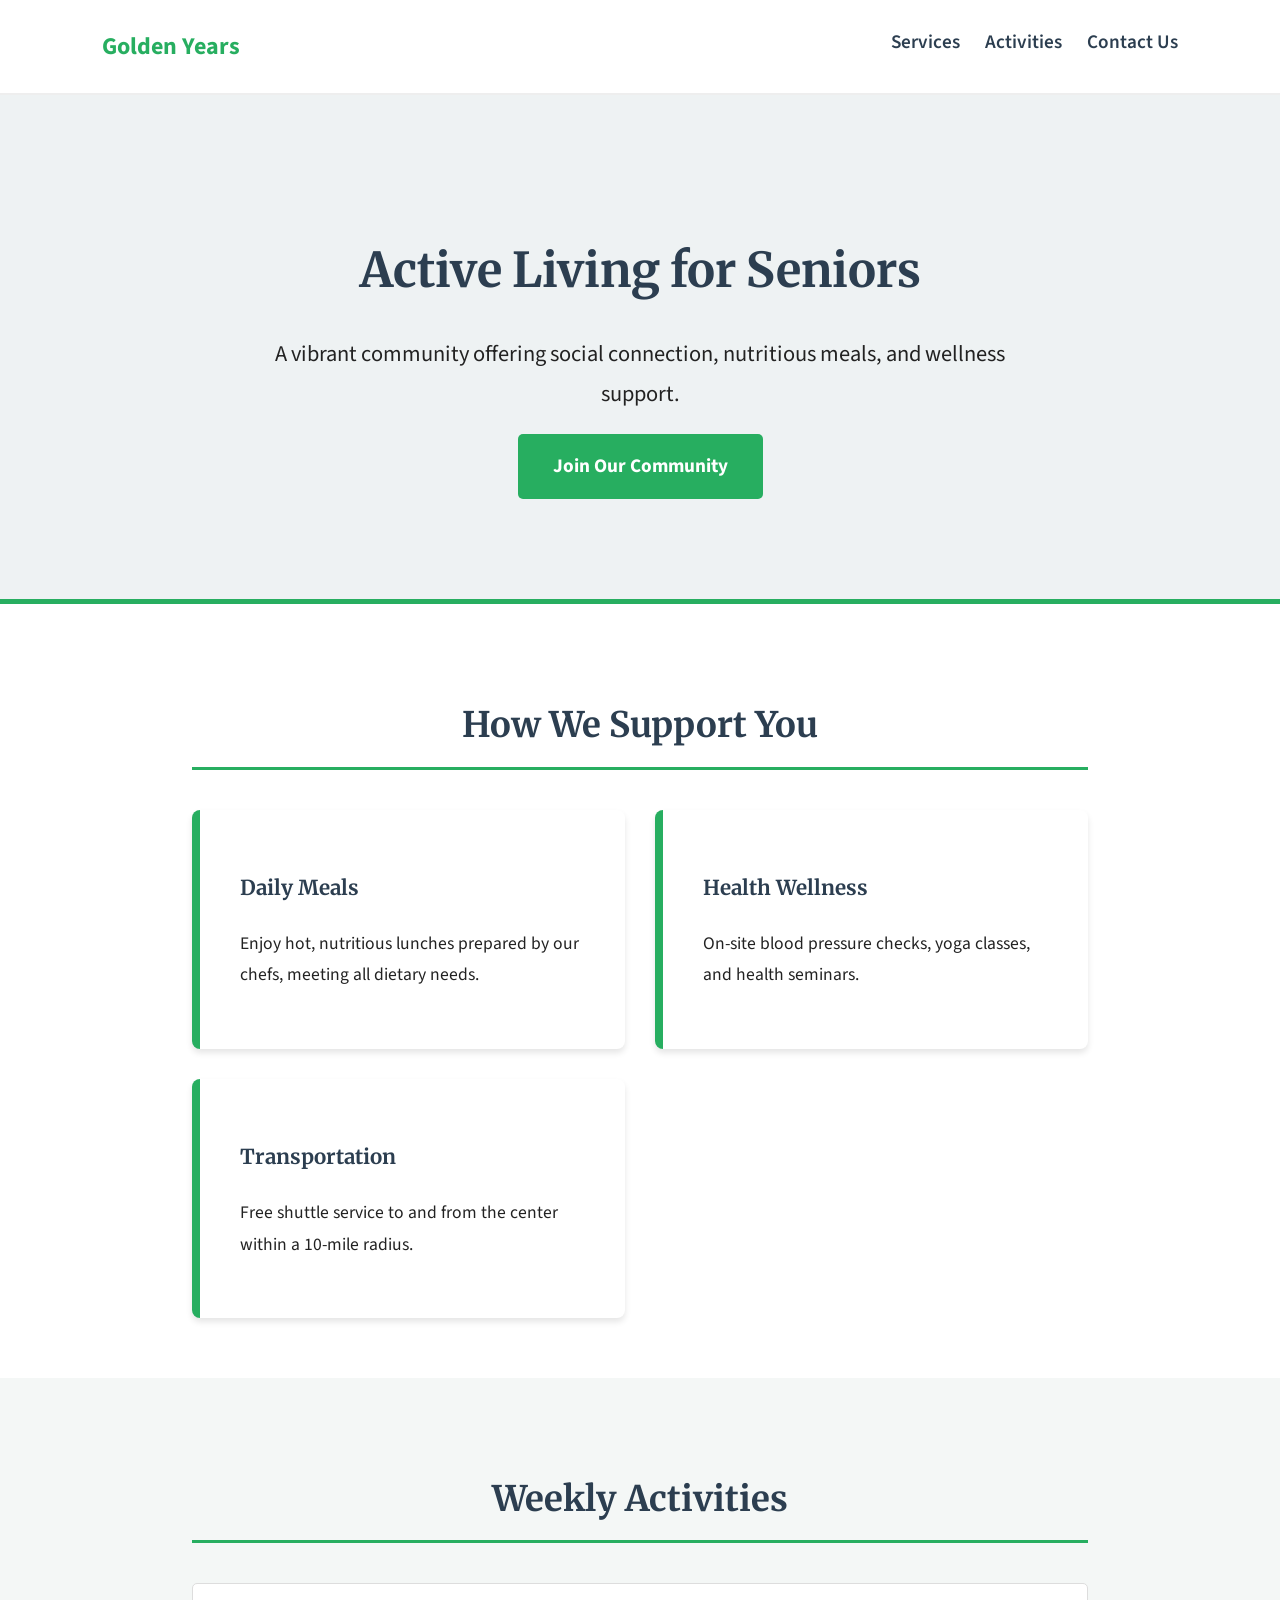
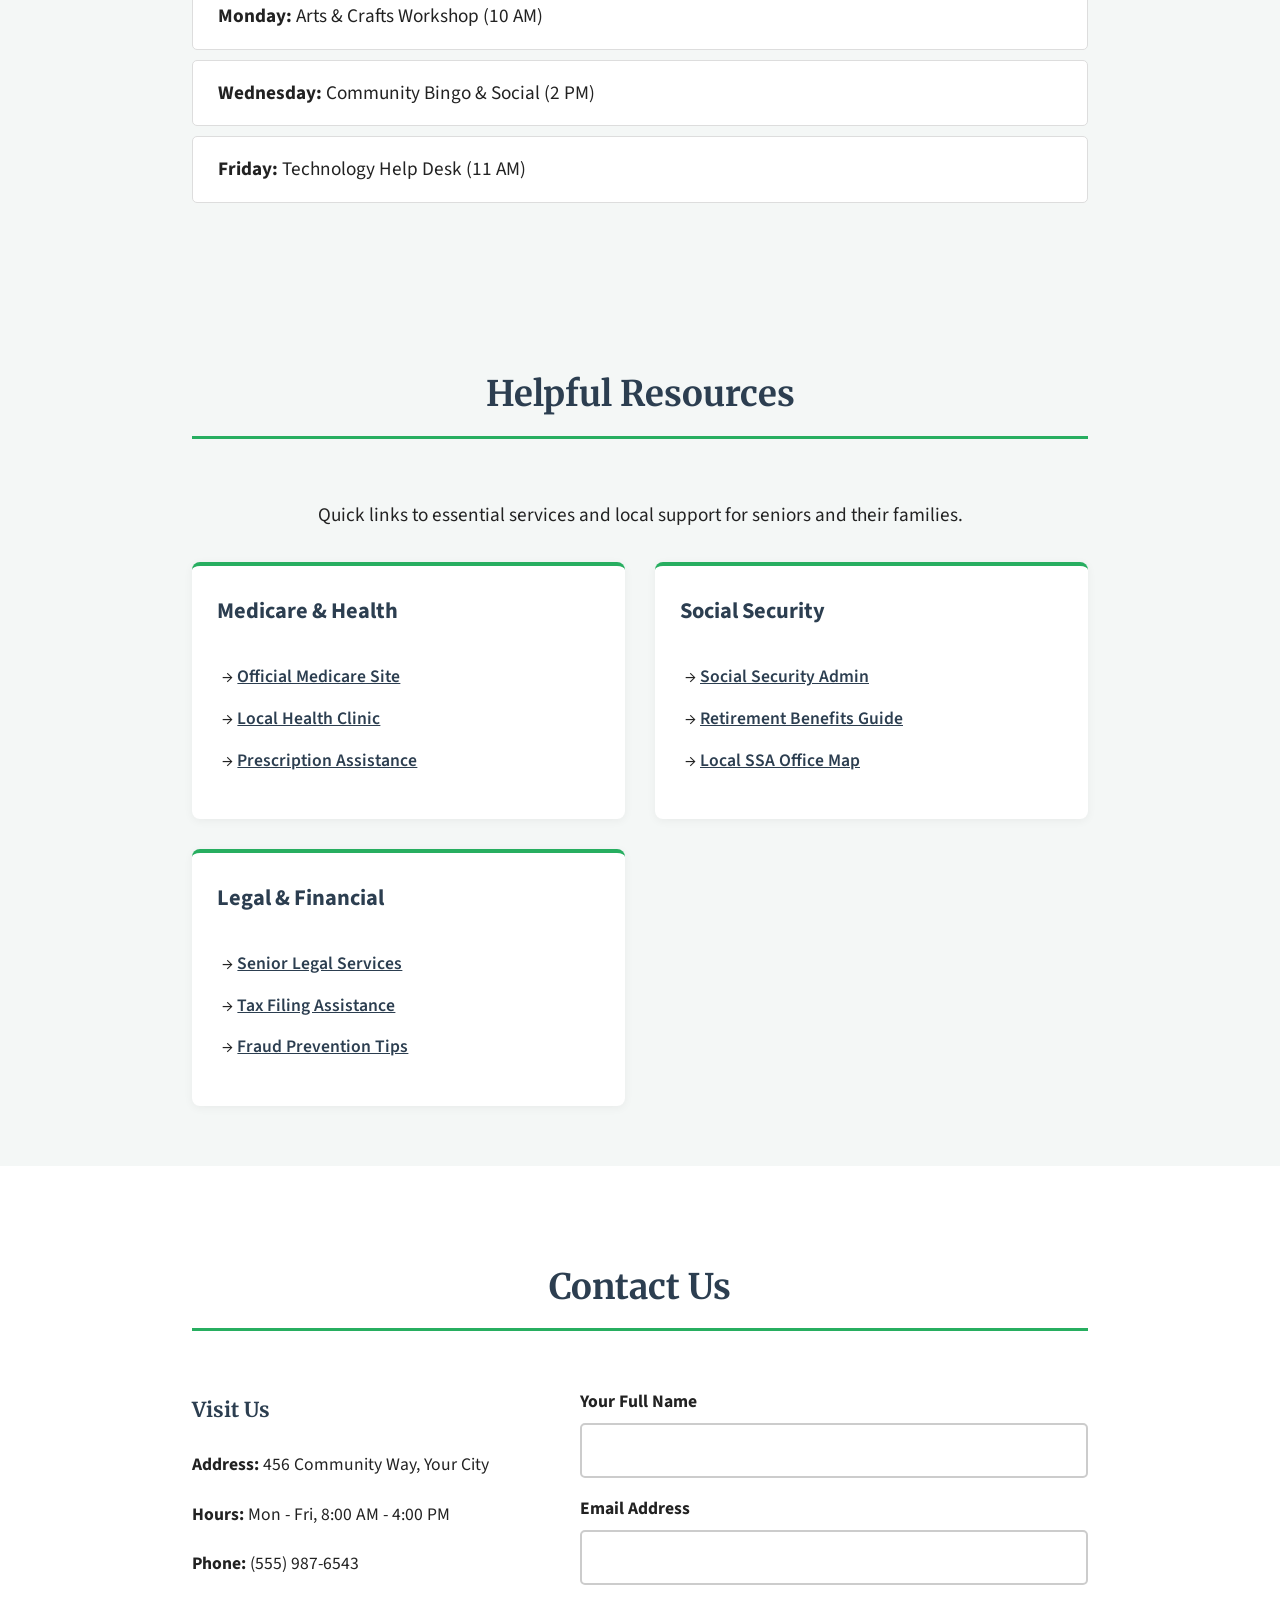
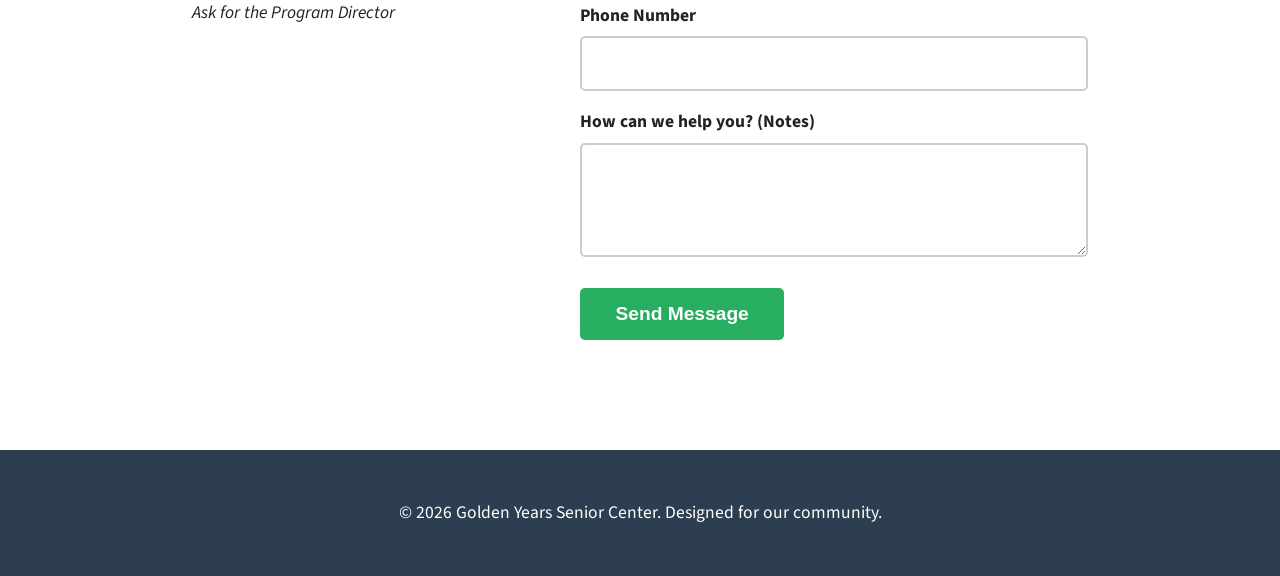
==== index.html @ ad3573da "Uploaded index and style sheet Uploaded index and style sheet for PSS Senior Center website project." ====
<!DOCTYPE html>
<html lang="en">
<head>
    <meta charset="UTF-8">
    <meta name="viewport" content="width=device-width, initial-scale=1.0">
    <title>Golden Years Senior Center | Community & Care</title>
    <link rel="stylesheet" href="style.css">
    <link href="https://fonts.googleapis.com/css2?family=Merriweather:wght@700&family=Source+Sans+Pro:wght@400;600&display=swap" rel="stylesheet">
</head>
<body>

    <nav>
        <div class="logo">Golden Years</div>
        <ul>
            <li><a href="#services">Services</a></li>
            <li><a href="#activities">Activities</a></li>
            <li><a href="#contact">Contact Us</a></li>
        </ul>
    </nav>

    <header class="hero">
        <div class="hero-content">
            <h1>Active Living for Seniors</h1>
            <p>A vibrant community offering social connection, nutritious meals, and wellness support.</p>
            <a href="#contact" class="btn">Join Our Community</a>
        </div>
    </header>

    <section id="services" class="container">
        <h2 class="section-title">How We Support You</h2>
        <div class="grid">
            <div class="service-card">
                <h3>Daily Meals</h3>
                <p>Enjoy hot, nutritious lunches prepared by our chefs, meeting all dietary needs.</p>
            </div>
            <div class="service-card">
                <h3>Health Wellness</h3>
                <p>On-site blood pressure checks, yoga classes, and health seminars.</p>
            </div>
            <div class="service-card">
                <h3>Transportation</h3>
                <p>Free shuttle service to and from the center within a 10-mile radius.</p>
            </div>
        </div>
    </section>

    <section id="activities" class="bg-light">
        <div class="container">
            <h2 class="section-title">Weekly Activities</h2>
            <div class="activity-row">
                <div class="activity-item">
                    <strong>Monday:</strong> Arts & Crafts Workshop (10 AM)
                </div>
                <div class="activity-item">
                    <strong>Wednesday:</strong> Community Bingo & Social (2 PM)
                </div>
                <div class="activity-item">
                    <strong>Friday:</strong> Technology Help Desk (11 AM)
                </div>
            </div>
        </div>
    </section>

    <section id="resources" class="bg-light">
        <div class="container">
            <h2 class="section-title">Helpful Resources</h2>
            <p style="text-align: center; font-size: 1.2rem; margin-bottom: 30px;">
                Quick links to essential services and local support for seniors and their families.
            </p>
            <div class="grid">
                <div class="resource-card">
                    <h4>Medicare & Health</h4>
                    <ul>
                        <li><a href="https://www.medicare.gov" target="_blank">Official Medicare Site</a></li>
                        <li><a href="#">Local Health Clinic</a></li>
                        <li><a href="#">Prescription Assistance</a></li>
                    </ul>
                </div>
                <div class="resource-card">
                    <h4>Social Security</h4>
                    <ul>
                        <li><a href="https://www.ssa.gov" target="_blank">Social Security Admin</a></li>
                        <li><a href="#">Retirement Benefits Guide</a></li>
                        <li><a href="#">Local SSA Office Map</a></li>
                    </ul>
                </div>
                <div class="resource-card">
                    <h4>Legal & Financial</h4>
                    <ul>
                        <li><a href="#">Senior Legal Services</a></li>
                        <li><a href="#">Tax Filing Assistance</a></li>
                        <li><a href="#">Fraud Prevention Tips</a></li>
                    </ul>
                </div>
            </div>
        </div>
    </section>

    <section id="contact" class="container">
        <h2 class="section-title">Contact Us</h2>
        <div class="contact-layout">
            <div class="info-pane">
                <h3>Visit Us</h3>
                <p><strong>Address:</strong> 456 Community Way, Your City</p>
                <p><strong>Hours:</strong> Mon - Fri, 8:00 AM - 4:00 PM</p>
                <p><strong>Phone:</strong> (555) 987-6543</p>
                <p><em>Ask for the Program Director</em></p>
            </div>
            
            <form action=https://formspree.io/f/xeepoovl method="POST" class="contact-form">
                <label for="name">Your Full Name</label>
                <input type="text" id="name" name="name" required>

                <label for="email">Email Address</label>
                <input type="email" id="email" name="email" required>

                <label for="phone">Phone Number</label>
                <input type="tel" id="phone" name="phone" required>

                <label for="message">How can we help you? (Notes)</label>
                <textarea id="message" name="message" rows="4"></textarea>

                <button type="submit" class="btn">Send Message</button>
            </form>
        </div>
    </section>

    <footer>
        <p>&copy; 2026 Golden Years Senior Center. Designed for our community.</p>
    </footer>

</body>
</html>
---- style.css ----
:root {
    --primary-dark: #2c3e50; /* Deep blue for readability */
    --accent: #27ae60;       /* Peaceful green */
    --bg-light: #f4f7f6;
    --text-main: #222222;
}

* { box-sizing: border-box; scroll-behavior: smooth; }
body { 
    font-family: 'Source Sans Pro', sans-serif; 
    font-size: 1.1rem; /* Larger base font */
    margin: 0; 
    color: var(--text-main); 
    line-height: 1.8; 
}

h1, h2, h3 { font-family: 'Merriweather', serif; color: var(--primary-dark); }

.container { padding: 60px 8%; max-width: 1100px; margin: auto; }
.section-title { text-align: center; font-size: 2.2rem; margin-bottom: 40px; border-bottom: 3px solid var(--accent); display: inline-block; width: 100%; padding-bottom: 10px; }
.bg-light { background-color: var(--bg-light); }

/* Navigation */
nav { display: flex; justify-content: space-between; padding: 25px 8%; background: white; border-bottom: 2px solid #eee; position: sticky; top: 0; z-index: 1000; }
.logo { font-size: 1.5rem; font-weight: bold; color: var(--accent); }
nav ul { list-style: none; display: flex; margin: 0; padding: 0; }
nav ul li { margin-left: 25px; }
nav a { text-decoration: none; color: var(--primary-dark); font-weight: 600; font-size: 1.2rem; }

/* Hero Section */
.hero { background: #eef2f3; padding: 100px 8%; text-align: center; border-bottom: 5px solid var(--accent); }
.hero h1 { font-size: 3rem; margin-bottom: 20px; }
.hero p { font-size: 1.4rem; max-width: 800px; margin: auto; }

/* Grid Cards */
.grid { display: grid; grid-template-columns: repeat(auto-fit, minmax(300px, 1fr)); gap: 30px; }
.service-card { padding: 40px; background: white; border-radius: 8px; box-shadow: 0 4px 6px rgba(0,0,0,0.1); border-left: 8px solid var(--accent); }

/* Activities List */
.activity-item { background: white; padding: 15px 25px; margin-bottom: 10px; border-radius: 5px; font-size: 1.2rem; border: 1px solid #ddd; }

/* Form Styling */
.contact-layout { display: grid; grid-template-columns: 1fr 1.5fr; gap: 50px; }
label { display: block; font-weight: bold; margin-top: 15px; }
input, textarea { width: 100%; padding: 15px; margin-top: 5px; border: 2px solid #ccc; border-radius: 5px; font-size: 1.1rem; }
.btn { display: inline-block; background: var(--accent); color: white; padding: 15px 35px; text-decoration: none; font-weight: bold; border-radius: 5px; border: none; font-size: 1.2rem; cursor: pointer; margin-top: 20px; }

footer { background: var(--primary-dark); color: white; text-align: center; padding: 30px; margin-top: 50px; }

@media (max-width: 768px) {
    .contact-layout { grid-template-columns: 1fr; }
    nav { flex-direction: column; text-align: center; }
    nav ul { margin-top: 15px; justify-content: center; }
}

/* Resources Section Styling */
.resource-card {
    background: white;
    padding: 25px;
    border-radius: 8px;
    box-shadow: 0 2px 10px rgba(0,0,0,0.05);
    border-top: 4px solid var(--accent);
}

.resource-card h4 {
    margin-top: 0;
    color: var(--primary-dark);
    font-size: 1.4rem;
}

.resource-card ul {
    list-style-type: "→ "; /* Friendly arrow bullet */
    padding-left: 20px;
}

.resource-card ul li {
    margin-bottom: 10px;
}

.resource-card a {
    color: var(--primary-dark);
    text-decoration: underline;
    font-weight: 600;
}

.resource-card a:hover {
    color: var(--accent);
}
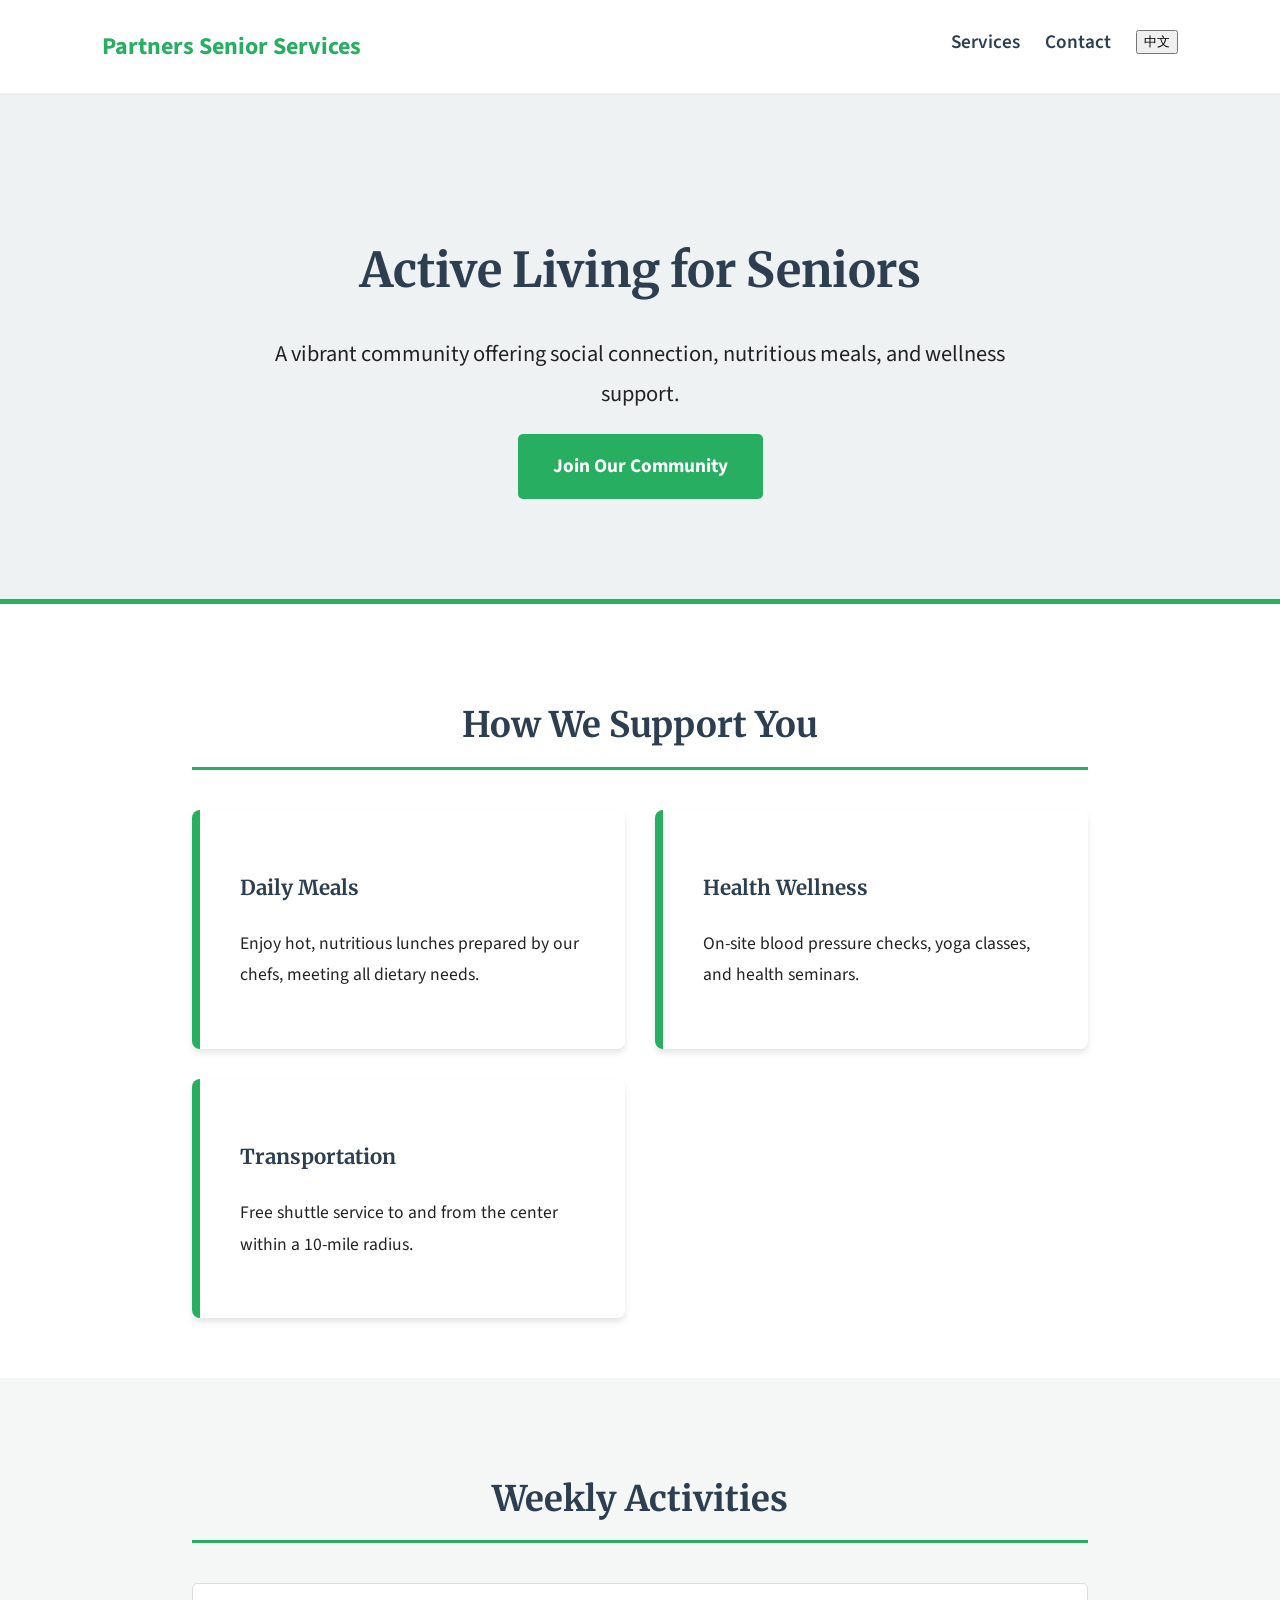
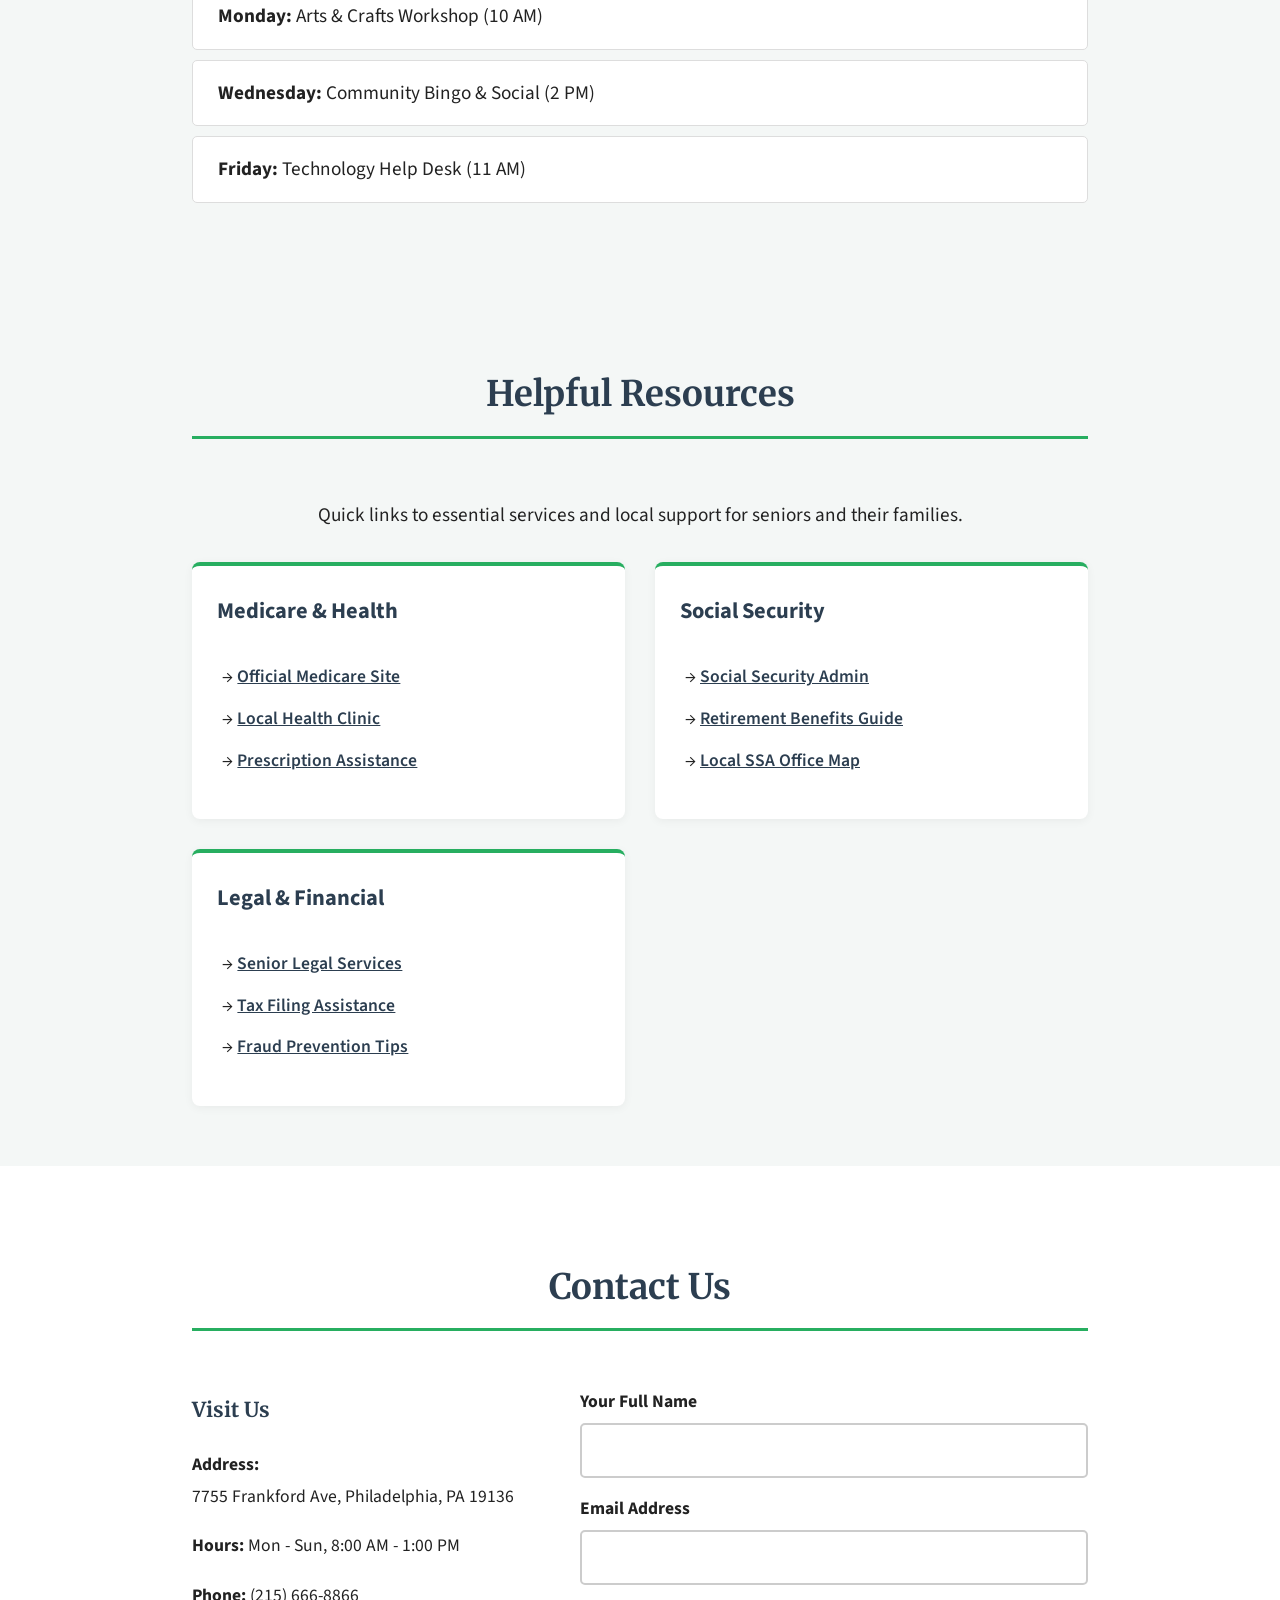
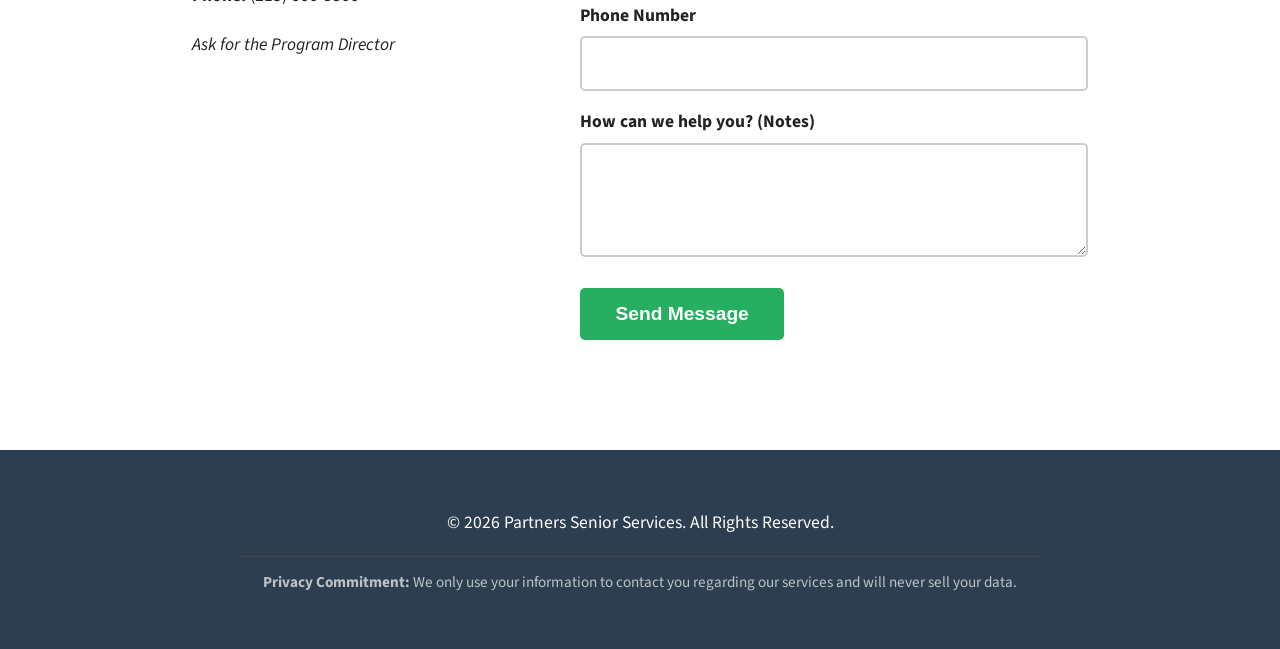
==== commit 9be702c5: "updated index and style sheet" ====
--- a/index.html
+++ b/index.html
@@ -3,20 +3,25 @@
 <head>
     <meta charset="UTF-8">
     <meta name="viewport" content="width=device-width, initial-scale=1.0">
-    <title>Golden Years Senior Center | Community & Care</title>
+    <title>Partners Senior Services | Community & Care</title>
     <link rel="stylesheet" href="style.css">
     <link href="https://fonts.googleapis.com/css2?family=Merriweather:wght@700&family=Source+Sans+Pro:wght@400;600&display=swap" rel="stylesheet">
 </head>
 <body>
+    <div class="mobile-call-bar">
+        <a href="tel:2156668866" class="call-btn">
+            <span>📞</span> Call Us Directly: (215) 666-8866
+        </a>
+    </div>
 
     <nav>
-        <div class="logo">Golden Years</div>
-        <ul>
-            <li><a href="#services">Services</a></li>
-            <li><a href="#activities">Activities</a></li>
-            <li><a href="#contact">Contact Us</a></li>
-        </ul>
-    </nav>
+    <div class="logo">Partners Senior Services</div>
+    <ul class="nav-links">
+        <li><a href="#services">Services</a></li>
+        <li><a href="#contact">Contact</a></li>
+        <li><button id="lang-toggle" class="lang-btn">中文</button></li>
+    </ul>
+</nav>
 
     <header class="hero">
         <div class="hero-content">
@@ -101,9 +106,17 @@
         <div class="contact-layout">
             <div class="info-pane">
                 <h3>Visit Us</h3>
-                <p><strong>Address:</strong> 456 Community Way, Your City</p>
-                <p><strong>Hours:</strong> Mon - Fri, 8:00 AM - 4:00 PM</p>
-                <p><strong>Phone:</strong> (555) 987-6543</p>
+                    <div class="address-group">
+                        <div class="address-label">
+                            <strong>Address:</strong>
+                        </div>
+                        <div class="address-value">
+                            <span class="street-line">7755 Frankford Ave,</span>
+                            <span class="city-line">Philadelphia, PA 19136</span>
+                        </div>
+                    </div>
+                <p><strong>Hours:</strong> Mon - Sun, 8:00 AM - 1:00 PM</p>
+                <p><strong>Phone:</strong> (215) 666-8866</p>
                 <p><em>Ask for the Program Director</em></p>
             </div>
             
@@ -126,8 +139,13 @@
     </section>
 
     <footer>
-        <p>&copy; 2026 Golden Years Senior Center. Designed for our community.</p>
-    </footer>
+    <div class="footer-content">
+        <p>&copy; 2026 Partners Senior Services. All Rights Reserved.</p>
+        <p class="privacy-note">
+            <strong>Privacy Commitment:</strong> We only use your information to contact you regarding our services and will never sell your data.
+        </p>
+    </div>
+</footer>
 
 </body>
 </html>
--- a/style.css
+++ b/style.css
@@ -45,8 +45,27 @@
 input, textarea { width: 100%; padding: 15px; margin-top: 5px; border: 2px solid #ccc; border-radius: 5px; font-size: 1.1rem; }
 .btn { display: inline-block; background: var(--accent); color: white; padding: 15px 35px; text-decoration: none; font-weight: bold; border-radius: 5px; border: none; font-size: 1.2rem; cursor: pointer; margin-top: 20px; }
 
-footer { background: var(--primary-dark); color: white; text-align: center; padding: 30px; margin-top: 50px; }
+footer {
+    background: var(--primary-dark);
+    color: white;
+    text-align: center;
+    padding: 40px 20px;
+    margin-top: 50px;
+}
 
+.footer-content {
+    max-width: 800px;
+    margin: auto;
+}
+
+.privacy-note {
+    font-size: 0.95rem; /* Slightly smaller than main text */
+    color: #bdc3c7;    /* Soft grey so it's not too harsh */
+    margin-top: 15px;
+    border-top: 1px solid #444;
+    padding-top: 15px;
+    line-height: 1.4;
+}
 @media (max-width: 768px) {
     .contact-layout { grid-template-columns: 1fr; }
     nav { flex-direction: column; text-align: center; }
@@ -85,4 +104,32 @@
 
 .resource-card a:hover {
     color: var(--accent);
+}
+
+/* Hide the call bar by default (Desktop/Tablets) */
+.mobile-call-bar {
+    display: none;
+}
+
+/* Show the call bar only on Mobile Devices */
+@media (max-width: 768px) {
+    .mobile-call-bar {
+        display: block;
+        background: #27ae60; /* Same friendly green as your accent */
+        text-align: center;
+        padding: 15px 0;
+        position: sticky;
+        top: 80px; /* Sits right under the navigation bar */
+        z-index: 999;
+        box-shadow: 0 2px 5px rgba(0,0,0,0.2);
+    }
+
+    .call-btn {
+        color: white;
+        text-decoration: none;
+        font-weight: bold;
+        font-size: 1.2rem;
+        display: block;
+        width: 100%;
+    }
 }
